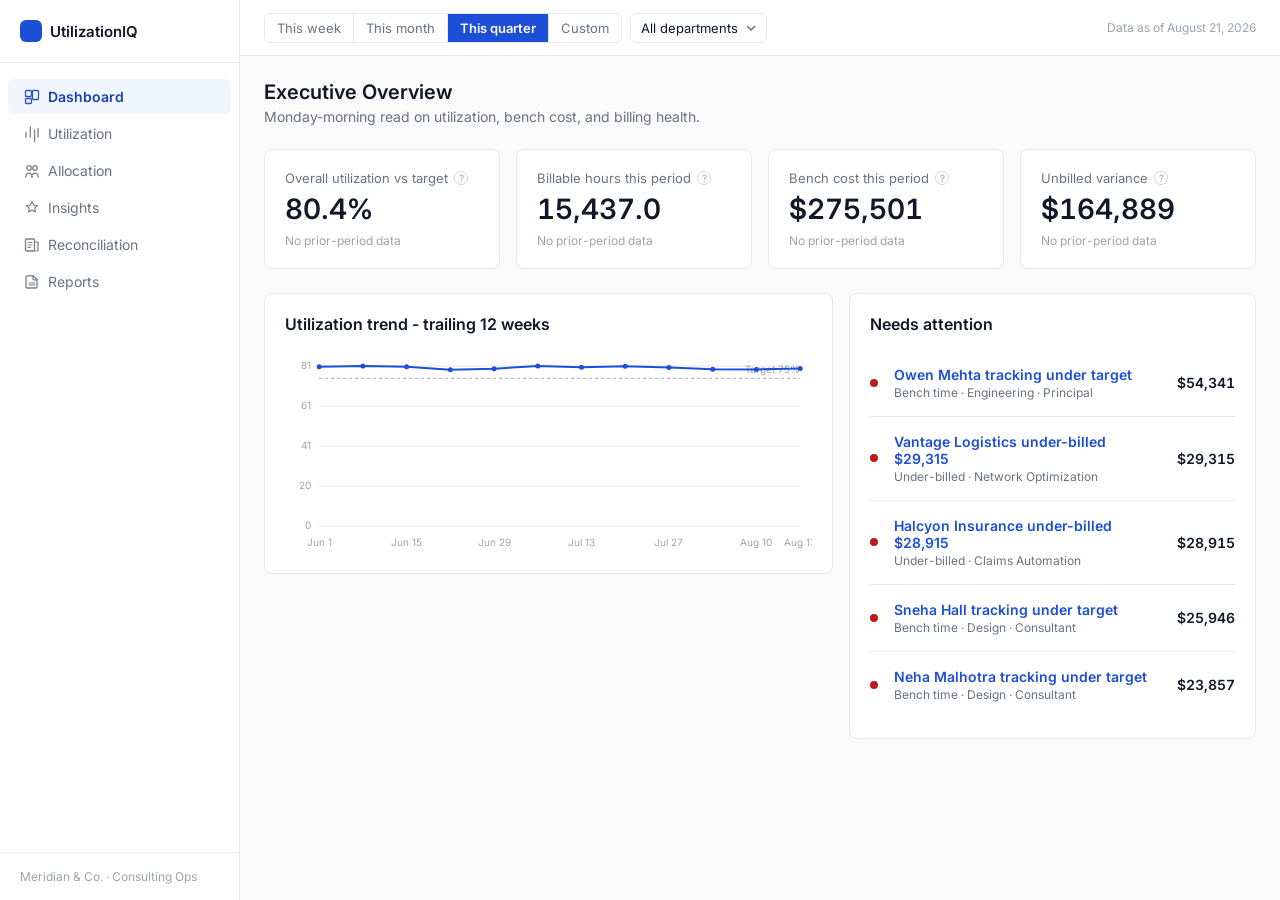
==== web/index.html @ 4f45afd5 "Build UtilizationIQ website - full 6-screen design, no framework Static, hand-rolled HTML/CSS/JS imp" ====
<!doctype html>
<html lang="en">
<head>
<meta charset="utf-8" />
<meta name="viewport" content="width=device-width, initial-scale=1" />
<title>Executive Overview · UtilizationIQ</title>
<meta name="description" content="UtilizationIQ - operations dashboard for consulting resource utilization, allocation, and billing reconciliation." />
<link rel="icon" href="data:image/svg+xml,%3Csvg xmlns='http://www.w3.org/2000/svg' viewBox='0 0 16 16'%3E%3Crect width='16' height='16' rx='4' fill='%231d4ed8'/%3E%3C/svg%3E" />
<link rel="preconnect" href="https://fonts.googleapis.com" />
<link rel="preconnect" href="https://fonts.gstatic.com" crossorigin />
<link href="https://fonts.googleapis.com/css2?family=Inter:wght@400;600&display=swap" rel="stylesheet" />
<link rel="stylesheet" href="assets/css/styles.css" />
</head>
<body data-page="overview">
<div class="app-shell">
  <div id="sidenav"></div>
  <div class="main">
    <div id="topbar"></div>
    <div class="content">
      <div class="page-header">
        <div>
          <h1 class="page-title">Executive Overview</h1>
          <p class="page-subtitle">Monday-morning read on utilization, bench cost, and billing health.</p>
        </div>
      </div>

      <div class="kpi-grid" id="kpi-grid">
        <div class="kpi-card"><div class="skeleton" style="height:64px;"></div></div>
        <div class="kpi-card"><div class="skeleton" style="height:64px;"></div></div>
        <div class="kpi-card"><div class="skeleton" style="height:64px;"></div></div>
        <div class="kpi-card"><div class="skeleton" style="height:64px;"></div></div>
      </div>

      <div class="grid-2">
        <div class="card">
          <h2 class="card__title">Utilization trend - trailing 12 weeks</h2>
          <div id="trend-chart"><div class="skeleton" style="height:200px;"></div></div>
        </div>
        <div class="card">
          <h2 class="card__title">Needs attention</h2>
          <ul class="attention-list" id="attention-list">
            <li><div class="skeleton" style="height:40px; width:100%;"></div></li>
            <li><div class="skeleton" style="height:40px; width:100%;"></div></li>
            <li><div class="skeleton" style="height:40px; width:100%;"></div></li>
          </ul>
        </div>
      </div>
    </div>
  </div>
</div>

<script src="assets/js/iq-data.js"></script>
<script src="assets/js/iq-charts.js"></script>
<script src="assets/js/iq-table.js"></script>
<script src="assets/js/iq-findings.js"></script>
<script src="assets/js/iq-shell.js"></script>
<script src="assets/js/page-overview.js"></script>
</body>
</html>
---- web/assets/css/styles.css ----
/* UtilizationIQ design system - light theme
   Reference: Stripe Dashboard / Linear / Mercury / Retool. Calm, dense, editorial. */

:root {
  --color-bg: #fafafa;
  --color-surface: #ffffff;
  --color-surface-raised: #ffffff;
  --color-border: #e5e7eb;
  --color-border-strong: #d1d5db;

  --color-text-primary: #111827;
  --color-text-secondary: #6b7280;
  --color-text-tertiary: #9ca3af;

  --color-accent: #1d4ed8;
  --color-accent-hover: #1e40af;
  --color-accent-soft: #eff6ff;

  --color-green: #15803d;
  --color-green-soft: #f0fdf4;
  --color-amber: #b45309;
  --color-amber-soft: #fffbeb;
  --color-red: #b91c1c;
  --color-red-soft: #fef2f2;

  --font-sans: "Inter", -apple-system, BlinkMacSystemFont, "Segoe UI", sans-serif;

  --text-page-title: 20px;
  --text-section-title: 16px;
  --text-body: 14px;
  --text-cell: 13px;
  --text-micro: 12px;

  --space-1: 4px;
  --space-2: 8px;
  --space-3: 16px;
  --space-4: 20px;
  --space-5: 24px;
  --space-6: 32px;

  --radius: 8px;
  --radius-sm: 6px;

  --nav-width: 240px;
  --topbar-height: 56px;

  --shadow-menu: 0 4px 16px rgba(17, 24, 39, 0.08), 0 1px 2px rgba(17, 24, 39, 0.04);
}

* {
  box-sizing: border-box;
}

html, body {
  margin: 0;
  padding: 0;
}

body {
  font-family: var(--font-sans);
  font-size: var(--text-body);
  font-weight: 400;
  color: var(--color-text-primary);
  background: var(--color-bg);
  -webkit-font-smoothing: antialiased;
}

.tabular {
  font-variant-numeric: tabular-nums;
}

a {
  color: var(--color-accent);
  text-decoration: none;
}
a:hover {
  text-decoration: underline;
}

/* ---------------------------------------------------------------- shell */

.app-shell {
  display: flex;
  min-height: 100vh;
}

.sidenav {
  width: var(--nav-width);
  flex-shrink: 0;
  background: var(--color-surface);
  border-right: 1px solid var(--color-border);
  display: flex;
  flex-direction: column;
  position: fixed;
  top: 0;
  left: 0;
  bottom: 0;
}

.sidenav__brand {
  display: flex;
  align-items: center;
  gap: var(--space-2);
  padding: var(--space-4) var(--space-4);
  font-weight: 600;
  font-size: 15px;
  border-bottom: 1px solid var(--color-border);
}

.sidenav__mark {
  width: 22px;
  height: 22px;
  border-radius: 6px;
  background: var(--color-accent);
  flex-shrink: 0;
}

.sidenav__nav {
  padding: var(--space-3) var(--space-2);
  display: flex;
  flex-direction: column;
  gap: 2px;
}

.sidenav__link {
  display: flex;
  align-items: center;
  gap: var(--space-2);
  padding: 9px var(--space-3);
  border-radius: var(--radius-sm);
  color: var(--color-text-secondary);
  font-weight: 400;
  font-size: var(--text-body);
}
.sidenav__link:hover {
  background: var(--color-bg);
  text-decoration: none;
  color: var(--color-text-primary);
}
.sidenav__link.is-active {
  background: var(--color-accent-soft);
  color: var(--color-accent-hover);
  font-weight: 600;
}
.sidenav__icon {
  width: 16px;
  height: 16px;
  flex-shrink: 0;
  opacity: 0.9;
}

.sidenav__footer {
  margin-top: auto;
  padding: var(--space-3) var(--space-4);
  border-top: 1px solid var(--color-border);
  font-size: var(--text-micro);
  color: var(--color-text-tertiary);
}

.main {
  margin-left: var(--nav-width);
  flex: 1;
  min-width: 0;
  display: flex;
  flex-direction: column;
}

.topbar {
  height: var(--topbar-height);
  border-bottom: 1px solid var(--color-border);
  background: var(--color-surface);
  display: flex;
  align-items: center;
  justify-content: space-between;
  padding: 0 var(--space-5);
  position: sticky;
  top: 0;
  z-index: 20;
  gap: var(--space-3);
}

.topbar__filters {
  display: flex;
  align-items: center;
  gap: var(--space-2);
}

.segmented {
  display: inline-flex;
  border: 1px solid var(--color-border);
  border-radius: var(--radius-sm);
  overflow: hidden;
}
.segmented button {
  border: none;
  background: var(--color-surface);
  color: var(--color-text-secondary);
  font-family: inherit;
  font-size: var(--text-cell);
  padding: 6px 12px;
  cursor: pointer;
  border-right: 1px solid var(--color-border);
}
.segmented button:last-child {
  border-right: none;
}
.segmented button:hover {
  background: var(--color-bg);
}
.segmented button.is-active {
  background: var(--color-accent);
  color: #fff;
  font-weight: 600;
}

.select {
  border: 1px solid var(--color-border);
  border-radius: var(--radius-sm);
  background: var(--color-surface);
  font-family: inherit;
  font-size: var(--text-cell);
  color: var(--color-text-primary);
  padding: 6px 28px 6px 10px;
  cursor: pointer;
  appearance: none;
  background-image: url("data:image/svg+xml,%3Csvg xmlns='http://www.w3.org/2000/svg' width='10' height='6'%3E%3Cpath d='M1 1l4 4 4-4' stroke='%236B7280' stroke-width='1.5' fill='none' fill-rule='evenodd'/%3E%3C/svg%3E");
  background-repeat: no-repeat;
  background-position: right 10px center;
}

.clear-filters {
  font-size: var(--text-micro);
  color: var(--color-accent);
  background: none;
  border: none;
  cursor: pointer;
  padding: 4px 6px;
  display: none;
  font-family: inherit;
}
.clear-filters.is-visible {
  display: inline-block;
}

.content {
  padding: var(--space-5);
  flex: 1;
}

.page-header {
  display: flex;
  align-items: baseline;
  justify-content: space-between;
  margin-bottom: var(--space-5);
  gap: var(--space-3);
}

.page-title {
  font-size: var(--text-page-title);
  font-weight: 600;
  margin: 0;
}

.page-subtitle {
  color: var(--color-text-secondary);
  font-size: var(--text-body);
  margin: 4px 0 0;
}

/* ---------------------------------------------------------------- cards */

.card {
  background: var(--color-surface);
  border: 1px solid var(--color-border);
  border-radius: var(--radius);
  padding: var(--space-4);
}

.card__title {
  font-size: var(--text-section-title);
  font-weight: 600;
  margin: 0 0 var(--space-3);
}

.kpi-grid {
  display: grid;
  grid-template-columns: repeat(4, 1fr);
  gap: var(--space-3);
  margin-bottom: var(--space-5);
}

.kpi-card {
  background: var(--color-surface);
  border: 1px solid var(--color-border);
  border-radius: var(--radius);
  padding: var(--space-4);
  position: relative;
}

.kpi-card__label {
  display: flex;
  align-items: center;
  gap: 6px;
  font-size: var(--text-cell);
  color: var(--color-text-secondary);
  margin-bottom: var(--space-2);
}

.kpi-card__help {
  width: 14px;
  height: 14px;
  border-radius: 50%;
  border: 1px solid var(--color-border-strong);
  color: var(--color-text-tertiary);
  font-size: 10px;
  display: inline-flex;
  align-items: center;
  justify-content: center;
  cursor: default;
  flex-shrink: 0;
}

.kpi-card__value {
  font-size: 28px;
  font-weight: 600;
  line-height: 1.1;
}

.kpi-card__delta {
  margin-top: var(--space-2);
  font-size: var(--text-micro);
  display: flex;
  align-items: center;
  gap: 4px;
}

.delta-up { color: var(--color-green); }
.delta-down { color: var(--color-red); }
.delta-flat { color: var(--color-text-tertiary); }

.grid-2 {
  display: grid;
  grid-template-columns: 1.4fr 1fr;
  gap: var(--space-3);
  align-items: start;
}

/* ---------------------------------------------------------------- tables */

.table-wrap {
  overflow-x: auto;
}

table.data-table {
  width: 100%;
  border-collapse: collapse;
  font-size: var(--text-cell);
}

.data-table thead th {
  text-align: left;
  font-size: var(--text-micro);
  text-transform: uppercase;
  letter-spacing: 0.03em;
  color: var(--color-text-secondary);
  font-weight: 600;
  padding: var(--space-2) var(--space-3);
  border-bottom: 1px solid var(--color-border);
  white-space: nowrap;
  cursor: pointer;
  user-select: none;
}
.data-table thead th:hover {
  color: var(--color-text-primary);
}
.data-table thead th.is-sorted::after {
  content: " " attr(data-dir);
  color: var(--color-accent);
}
.data-table thead th.is-num,
.data-table td.is-num {
  text-align: right;
}

.data-table tbody tr {
  border-bottom: 1px solid var(--color-border);
  height: 38px;
}
.data-table tbody tr:hover {
  background: var(--color-bg);
}
.data-table tbody tr:last-child {
  border-bottom: none;
}
.data-table td {
  padding: var(--space-2) var(--space-3);
  vertical-align: middle;
}
.data-table tbody tr:focus-visible,
.data-table tbody tr[tabindex]:focus {
  outline: 2px solid var(--color-accent);
  outline-offset: -2px;
}

.row-expandable {
  cursor: pointer;
}
.row-detail td {
  background: var(--color-bg);
  padding: var(--space-3) var(--space-4);
}
.row-detail {
  display: none;
}
.row-detail.is-open {
  display: table-row;
}

/* status pills */
.status {
  display: inline-flex;
  align-items: center;
  gap: 5px;
  font-size: var(--text-micro);
  font-weight: 600;
  padding: 2px 0;
}
.status::before {
  content: "";
  width: 6px;
  height: 6px;
  border-radius: 50%;
  flex-shrink: 0;
}
.status--good { color: var(--color-green); }
.status--good::before { background: var(--color-green); }
.status--risk { color: var(--color-amber); }
.status--risk::before { background: var(--color-amber); }
.status--critical { color: var(--color-red); }
.status--critical::before { background: var(--color-red); }
.status--neutral { color: var(--color-text-secondary); }
.status--neutral::before { background: var(--color-text-tertiary); }

/* inline billable/non-billable split bar */
.split-bar {
  width: 84px;
  height: 6px;
  border-radius: 3px;
  background: var(--color-border);
  overflow: hidden;
  display: inline-block;
  vertical-align: middle;
}
.split-bar__fill {
  height: 100%;
  background: var(--color-accent);
}

/* ---------------------------------------------------------------- misc */

.pill {
  display: inline-block;
  font-size: var(--text-micro);
  font-weight: 600;
  padding: 2px 8px;
  border-radius: 999px;
}
.pill--over { background: var(--color-red-soft); color: var(--color-red); }
.pill--under { background: var(--color-amber-soft); color: var(--color-amber); }
.pill--ok { background: var(--color-green-soft); color: var(--color-green); }

.btn {
  font-family: inherit;
  font-size: var(--text-cell);
  font-weight: 600;
  padding: 8px 14px;
  border-radius: var(--radius-sm);
  cursor: pointer;
  border: 1px solid transparent;
  display: inline-flex;
  align-items: center;
  gap: 6px;
}
.btn--primary {
  background: var(--color-accent);
  color: #fff;
}
.btn--primary:hover { background: var(--color-accent-hover); }
.btn--secondary {
  background: var(--color-surface);
  border-color: var(--color-border-strong);
  color: var(--color-text-primary);
}
.btn--secondary:hover { background: var(--color-bg); }
.btn--tertiary {
  background: none;
  border-color: transparent;
  color: var(--color-accent);
  padding-left: 4px;
  padding-right: 4px;
}

.empty-state {
  text-align: center;
  padding: var(--space-6) var(--space-4);
  color: var(--color-text-secondary);
}
.empty-state__icon {
  width: 36px;
  height: 36px;
  margin: 0 auto var(--space-3);
  color: var(--color-green);
}
.empty-state__title {
  font-weight: 600;
  color: var(--color-text-primary);
  margin-bottom: 4px;
}

.attention-list {
  list-style: none;
  margin: 0;
  padding: 0;
  display: flex;
  flex-direction: column;
}
.attention-list li {
  padding: var(--space-3) 0;
  border-bottom: 1px solid var(--color-border);
  display: flex;
  align-items: center;
  gap: var(--space-3);
}
.attention-list li:last-child { border-bottom: none; }
.attention-list__dot {
  width: 8px;
  height: 8px;
  border-radius: 50%;
  flex-shrink: 0;
}
.attention-list__body { flex: 1; min-width: 0; }
.attention-list__title { font-weight: 600; font-size: var(--text-body); }
.attention-list__meta { color: var(--color-text-secondary); font-size: var(--text-micro); margin-top: 2px; }
.attention-list__value { font-weight: 600; white-space: nowrap; }

/* skeleton loading */
.skeleton {
  background: linear-gradient(90deg, #eee 25%, #f5f5f5 37%, #eee 63%);
  background-size: 400% 100%;
  animation: skeleton-loading 1.4s ease infinite;
  border-radius: var(--radius-sm);
}
@keyframes skeleton-loading {
  0% { background-position: 100% 50%; }
  100% { background-position: 0 50%; }
}

.section-gap {
  height: var(--space-5);
}

.field-group {
  display: flex;
  flex-direction: column;
  gap: 4px;
  margin-bottom: var(--space-3);
}
.field-group label {
  font-size: var(--text-cell);
  font-weight: 600;
  color: var(--color-text-secondary);
}
.checkbox-row {
  display: flex;
  align-items: center;
  gap: 8px;
  font-size: var(--text-cell);
  padding: 4px 0;
}

.form-card {
  display: grid;
  grid-template-columns: repeat(3, 1fr);
  gap: var(--space-4);
}

.totals-row td {
  font-weight: 600;
  border-top: 1px solid var(--color-border-strong);
  background: var(--color-bg);
}

.svg-chart text {
  font-family: var(--font-sans);
  fill: var(--color-text-tertiary);
  font-size: 10px;
}
.svg-chart .axis-line { stroke: var(--color-border); stroke-width: 1; }
.svg-chart .target-line { stroke: var(--color-text-tertiary); stroke-width: 1; stroke-dasharray: 3 3; }
.svg-chart .series-line { stroke: var(--color-accent); stroke-width: 2; fill: none; }
.svg-chart .series-dot { fill: var(--color-accent); }
.svg-chart .bar { fill: var(--color-accent); }
.svg-chart .bar-track { fill: var(--color-border); }

@media (max-width: 1100px) {
  .kpi-grid { grid-template-columns: repeat(2, 1fr); }
  .grid-2 { grid-template-columns: 1fr; }
  .form-card { grid-template-columns: 1fr 1fr; }
}
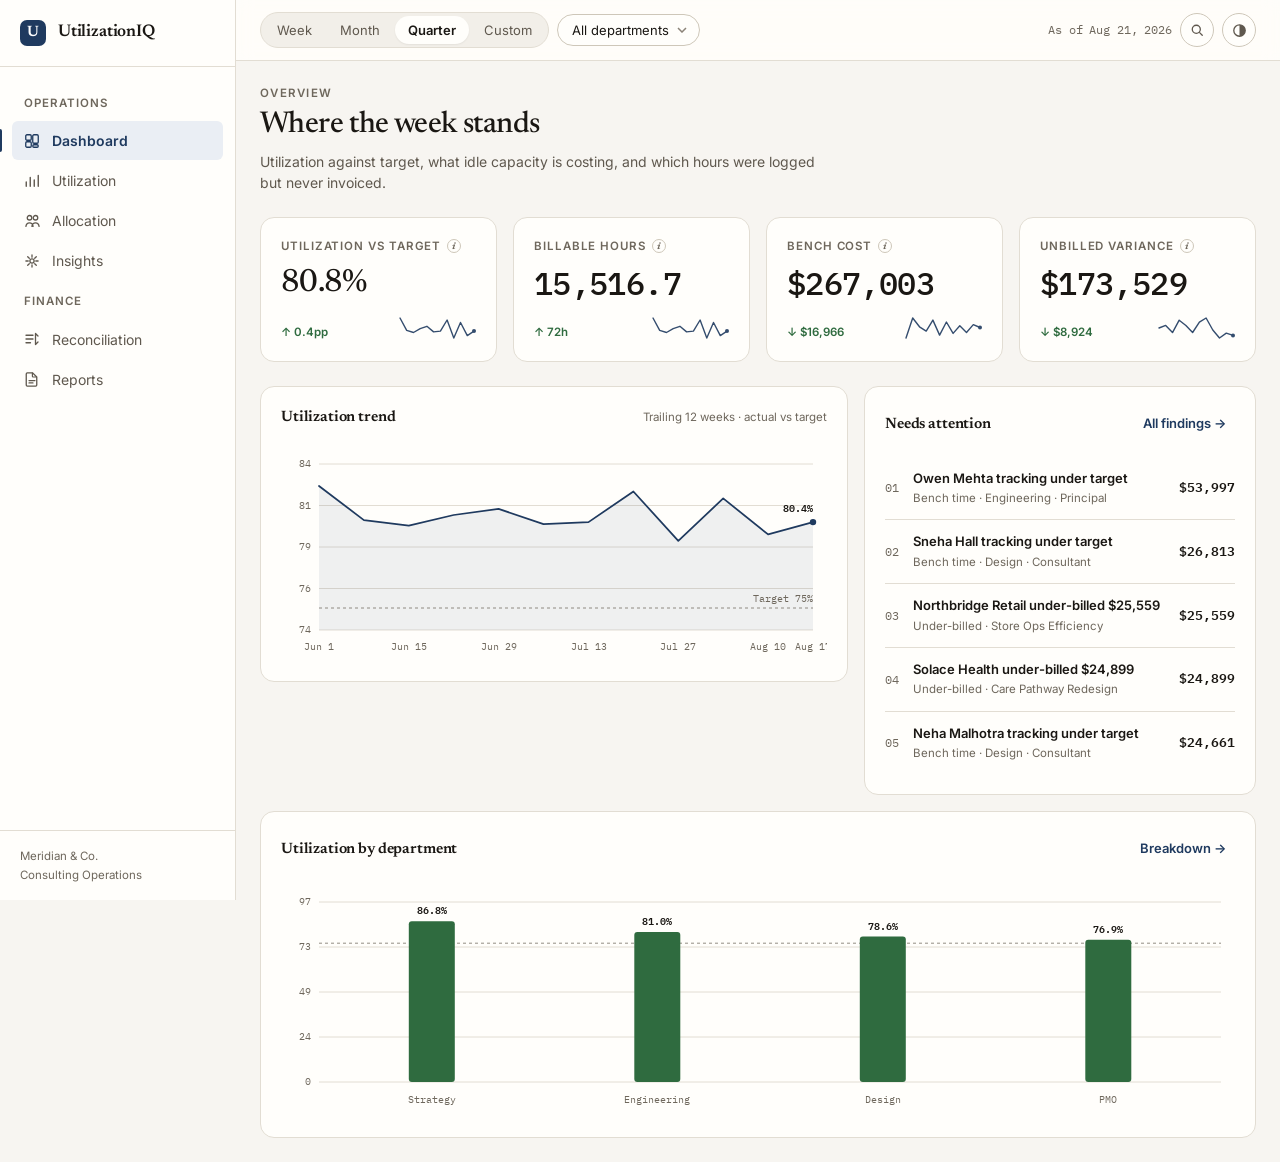
==== commit b0106d28: "Fix site breaking off-server; rebuild design with dual themes The pages did not work when opened dir" ====
--- a/web/index.html
+++ b/web/index.html
@@ -4,51 +4,81 @@
 <meta charset="utf-8" />
 <meta name="viewport" content="width=device-width, initial-scale=1" />
 <title>Executive Overview · UtilizationIQ</title>
-<meta name="description" content="UtilizationIQ - operations dashboard for consulting resource utilization, allocation, and billing reconciliation." />
-<link rel="icon" href="data:image/svg+xml,%3Csvg xmlns='http://www.w3.org/2000/svg' viewBox='0 0 16 16'%3E%3Crect width='16' height='16' rx='4' fill='%231d4ed8'/%3E%3C/svg%3E" />
+<meta name="description" content="Consulting operations dashboard: resource utilization, bench cost, allocation health, and billing reconciliation in one validated view." />
+<meta name="color-scheme" content="light dark" />
+<link rel="icon" href="data:image/svg+xml,%3Csvg xmlns='http://www.w3.org/2000/svg' viewBox='0 0 32 32'%3E%3Crect width='32' height='32' rx='7' fill='%231f3a5f'/%3E%3Ctext x='16' y='23' font-family='Georgia,serif' font-size='19' fill='%23fff' text-anchor='middle'%3EU%3C/text%3E%3C/svg%3E" />
+<script>
+  /* Set the theme before first paint so there is no flash of the wrong one. */
+  (function () {
+    try {
+      var t = localStorage.getItem("iq.theme.v1");
+      if (t === "light" || t === "dark") document.documentElement.setAttribute("data-theme", t);
+    } catch (e) {}
+  })();
+</script>
 <link rel="preconnect" href="https://fonts.googleapis.com" />
 <link rel="preconnect" href="https://fonts.gstatic.com" crossorigin />
-<link href="https://fonts.googleapis.com/css2?family=Inter:wght@400;600&display=swap" rel="stylesheet" />
+<link href="https://fonts.googleapis.com/css2?family=Inter:wght@400;500;600&family=Newsreader:opsz,wght@6..72,400;6..72,500;6..72,600&family=IBM+Plex+Mono:wght@400;500;600&display=swap" rel="stylesheet" />
 <link rel="stylesheet" href="assets/css/styles.css" />
 </head>
-<body data-page="overview">
-<div class="app-shell">
-  <div id="sidenav"></div>
+<body>
+<a class="skip-link" href="#main">Skip to content</a>
+<div class="app">
+  <aside id="nav"></aside>
   <div class="main">
-    <div id="topbar"></div>
-    <div class="content">
-      <div class="page-header">
+    <header id="topbar"></header>
+    <main class="content" id="main">
+      <div class="page-head">
         <div>
-          <h1 class="page-title">Executive Overview</h1>
-          <p class="page-subtitle">Monday-morning read on utilization, bench cost, and billing health.</p>
+          <div class="page-eyebrow">Overview</div>
+          <h1 class="page-title">Where the week stands</h1>
+          <p class="page-sub">Utilization against target, what idle capacity is costing, and which hours were logged but never invoiced.</p>
         </div>
       </div>
 
-      <div class="kpi-grid" id="kpi-grid">
-        <div class="kpi-card"><div class="skeleton" style="height:64px;"></div></div>
-        <div class="kpi-card"><div class="skeleton" style="height:64px;"></div></div>
-        <div class="kpi-card"><div class="skeleton" style="height:64px;"></div></div>
-        <div class="kpi-card"><div class="skeleton" style="height:64px;"></div></div>
+      <section class="kpi-row" id="kpis" aria-label="Key metrics">
+        <div class="kpi"><div class="sk" style="height:78px"></div></div>
+        <div class="kpi"><div class="sk" style="height:78px"></div></div>
+        <div class="kpi"><div class="sk" style="height:78px"></div></div>
+        <div class="kpi"><div class="sk" style="height:78px"></div></div>
+      </section>
+
+      <div class="grid-split">
+        <section class="card">
+          <div class="card__head">
+            <h2 class="card__title">Utilization trend</h2>
+            <span class="card__note">Trailing 12 weeks · actual vs target</span>
+          </div>
+          <div id="trend"><div class="sk" style="height:210px"></div></div>
+        </section>
+
+        <section class="card">
+          <div class="card__head">
+            <h2 class="card__title">Needs attention</h2>
+            <a class="btn btn--text" href="insights.html">All findings →</a>
+          </div>
+          <ul class="attn" id="attn">
+            <li><div class="sk" style="height:38px; width:100%"></div></li>
+            <li><div class="sk" style="height:38px; width:100%"></div></li>
+            <li><div class="sk" style="height:38px; width:100%"></div></li>
+          </ul>
+        </section>
       </div>
 
-      <div class="grid-2">
-        <div class="card">
-          <h2 class="card__title">Utilization trend - trailing 12 weeks</h2>
-          <div id="trend-chart"><div class="skeleton" style="height:200px;"></div></div>
+      <div style="height:16px"></div>
+
+      <section class="card">
+        <div class="card__head">
+          <h2 class="card__title">Utilization by department</h2>
+          <a class="btn btn--text" href="utilization.html">Breakdown →</a>
         </div>
-        <div class="card">
-          <h2 class="card__title">Needs attention</h2>
-          <ul class="attention-list" id="attention-list">
-            <li><div class="skeleton" style="height:40px; width:100%;"></div></li>
-            <li><div class="skeleton" style="height:40px; width:100%;"></div></li>
-            <li><div class="skeleton" style="height:40px; width:100%;"></div></li>
-          </ul>
-        </div>
-      </div>
-    </div>
+        <div id="dept-chart"><div class="sk" style="height:230px"></div></div>
+      </section>
+    </main>
   </div>
 </div>
 
+<script src="assets/data/seed-data.js"></script>
 <script src="assets/js/iq-data.js"></script>
 <script src="assets/js/iq-charts.js"></script>
 <script src="assets/js/iq-table.js"></script>
--- a/web/assets/css/styles.css
+++ b/web/assets/css/styles.css
@@ -1,164 +1,299 @@
-/* UtilizationIQ design system - light theme
-   Reference: Stripe Dashboard / Linear / Mercury / Retool. Calm, dense, editorial. */
+/* ============================================================================
+   UtilizationIQ design system
+
+   Direction: "the ledger" - an editorial financial instrument, not a SaaS
+   landing page. Three deliberate typographic voices:
+     - Newsreader (serif) ....... page titles + headline figures. Gives the
+                                  numbers authority; almost nothing else in
+                                  the dashboard category does this.
+     - Inter .................... interface text, labels, controls.
+     - IBM Plex Mono ............ every numeric cell in every table, so
+                                  columns align optically like a ledger.
+
+   Palette is warm-neutral on purpose (bone/paper in light, warm charcoal in
+   dark) rather than the usual cold grays, with a desaturated ink-navy accent.
+   Green/amber/red are reserved exclusively for data status - never chrome.
+   ========================================================================= */
+
+/* ------------------------------------------------------------ tokens: light */
 
 :root {
-  --color-bg: #fafafa;
-  --color-surface: #ffffff;
-  --color-surface-raised: #ffffff;
-  --color-border: #e5e7eb;
-  --color-border-strong: #d1d5db;
-
-  --color-text-primary: #111827;
-  --color-text-secondary: #6b7280;
-  --color-text-tertiary: #9ca3af;
-
-  --color-accent: #1d4ed8;
-  --color-accent-hover: #1e40af;
-  --color-accent-soft: #eff6ff;
-
-  --color-green: #15803d;
-  --color-green-soft: #f0fdf4;
-  --color-amber: #b45309;
-  --color-amber-soft: #fffbeb;
-  --color-red: #b91c1c;
-  --color-red-soft: #fef2f2;
-
-  --font-sans: "Inter", -apple-system, BlinkMacSystemFont, "Segoe UI", sans-serif;
-
-  --text-page-title: 20px;
-  --text-section-title: 16px;
-  --text-body: 14px;
-  --text-cell: 13px;
-  --text-micro: 12px;
-
-  --space-1: 4px;
-  --space-2: 8px;
-  --space-3: 16px;
-  --space-4: 20px;
-  --space-5: 24px;
-  --space-6: 32px;
-
-  --radius: 8px;
-  --radius-sm: 6px;
-
-  --nav-width: 240px;
-  --topbar-height: 56px;
-
-  --shadow-menu: 0 4px 16px rgba(17, 24, 39, 0.08), 0 1px 2px rgba(17, 24, 39, 0.04);
-}
-
-* {
-  box-sizing: border-box;
-}
-
-html, body {
-  margin: 0;
-  padding: 0;
-}
+  color-scheme: light;
+
+  --paper:            #f7f5f1;
+  --surface:          #fffefb;
+  --surface-sunken:   #f2efe9;
+  --surface-hover:    #f4f1ec;
+
+  --line:             #e2ddd3;
+  --line-strong:      #cec7b9;
+
+  --ink:              #1a1713;
+  --ink-secondary:    #5f584e;
+  --ink-tertiary:     #6e675c;
+
+  --accent:           #1f3a5f;
+  --accent-hover:     #16293f;
+  --accent-contrast:  #ffffff;
+  --accent-wash:      #eaeef4;
+  --accent-line:      #c2cddc;
+
+  --good:             #2f6b3f;
+  --good-wash:        #e8f0e9;
+  --warn:             #8a5a12;
+  --warn-wash:        #f6efe1;
+  --bad:              #9b2c2c;
+  --bad-wash:         #f7e9e8;
+
+  --focus:            #1f3a5f;
+
+  --shadow-pop: 0 8px 28px -8px rgba(26, 23, 19, 0.18), 0 2px 6px -2px rgba(26, 23, 19, 0.1);
+
+  /* type */
+  --font-ui: "Inter", -apple-system, BlinkMacSystemFont, "Segoe UI", sans-serif;
+  --font-display: "Newsreader", "Iowan Old Style", Georgia, serif;
+  --font-mono: "IBM Plex Mono", ui-monospace, "SF Mono", Menlo, monospace;
+
+  --t-display: 30px;
+  --t-title: 21px;
+  --t-section: 15px;
+  --t-body: 14px;
+  --t-cell: 13px;
+  --t-micro: 11.5px;
+
+  /* space - 8px grid */
+  --s1: 4px;
+  --s2: 8px;
+  --s3: 12px;
+  --s4: 16px;
+  --s5: 20px;
+  --s6: 24px;
+  --s7: 32px;
+  --s8: 48px;
+
+  --r-sm: 6px;
+  --r-md: 10px;
+  --r-lg: 14px;
+  --r-pill: 999px;
+
+  --nav-w: 236px;
+  --topbar-h: 60px;
+}
+
+/* ------------------------------------------------------------- tokens: dark */
+
+:root[data-theme="dark"] {
+  color-scheme: dark;
+
+  --paper:            #14120f;
+  --surface:          #1b1815;
+  --surface-sunken:   #100e0c;
+  --surface-hover:    #232019;
+
+  --line:             #2f2b25;
+  --line-strong:      #443e35;
+
+  --ink:              #f2ede4;
+  --ink-secondary:    #a89f92;
+  --ink-tertiary:     #9a9184;
+
+  --accent:           #9db8dc;
+  --accent-hover:     #b9cce7;
+  --accent-contrast:  #14120f;
+  --accent-wash:      #1e2733;
+  --accent-line:      #33455c;
+
+  --good:             #7fbf8c;
+  --good-wash:        #1a2a1e;
+  --warn:             #d9a441;
+  --warn-wash:        #2c2314;
+  --bad:              #e08585;
+  --bad-wash:         #2e1a1a;
+
+  --focus:            #9db8dc;
+
+  --shadow-pop: 0 10px 34px -10px rgba(0, 0, 0, 0.7), 0 2px 8px -2px rgba(0, 0, 0, 0.5);
+}
+
+@media (prefers-color-scheme: dark) {
+  :root:not([data-theme="light"]) {
+    color-scheme: dark;
+
+    --paper:            #14120f;
+    --surface:          #1b1815;
+    --surface-sunken:   #100e0c;
+    --surface-hover:    #232019;
+
+    --line:             #2f2b25;
+    --line-strong:      #443e35;
+
+    --ink:              #f2ede4;
+    --ink-secondary:    #a89f92;
+    --ink-tertiary:     #9a9184;
+
+    --accent:           #9db8dc;
+    --accent-hover:     #b9cce7;
+    --accent-contrast:  #14120f;
+    --accent-wash:      #1e2733;
+    --accent-line:      #33455c;
+
+    --good:             #7fbf8c;
+    --good-wash:        #1a2a1e;
+    --warn:             #d9a441;
+    --warn-wash:        #2c2314;
+    --bad:              #e08585;
+    --bad-wash:         #2e1a1a;
+
+    --focus:            #9db8dc;
+
+    --shadow-pop: 0 10px 34px -10px rgba(0, 0, 0, 0.7), 0 2px 8px -2px rgba(0, 0, 0, 0.5);
+  }
+}
+
+/* ----------------------------------------------------------------- reset */
+
+*, *::before, *::after { box-sizing: border-box; }
+
+html, body { margin: 0; padding: 0; }
 
 body {
-  font-family: var(--font-sans);
-  font-size: var(--text-body);
-  font-weight: 400;
-  color: var(--color-text-primary);
-  background: var(--color-bg);
+  font-family: var(--font-ui);
+  font-size: var(--t-body);
+  line-height: 1.5;
+  color: var(--ink);
+  background: var(--paper);
   -webkit-font-smoothing: antialiased;
-}
-
-.tabular {
+  text-rendering: optimizeLegibility;
+}
+
+a { color: inherit; text-decoration: none; }
+
+:focus-visible {
+  outline: 2px solid var(--focus);
+  outline-offset: 2px;
+  border-radius: 3px;
+}
+
+.num {
+  font-family: var(--font-mono);
   font-variant-numeric: tabular-nums;
-}
-
-a {
-  color: var(--color-accent);
-  text-decoration: none;
-}
-a:hover {
-  text-decoration: underline;
-}
-
-/* ---------------------------------------------------------------- shell */
-
-.app-shell {
-  display: flex;
-  min-height: 100vh;
-}
-
-.sidenav {
-  width: var(--nav-width);
+  font-feature-settings: "tnum" 1;
+  letter-spacing: -0.02em;
+}
+
+.skip-link {
+  position: absolute;
+  left: -9999px;
+  top: var(--s2);
+  background: var(--accent);
+  color: var(--accent-contrast);
+  padding: var(--s2) var(--s4);
+  border-radius: var(--r-pill);
+  z-index: 100;
+  font-weight: 600;
+}
+.skip-link:focus { left: var(--s4); }
+
+/* ------------------------------------------------------------------ shell */
+
+.app { display: flex; min-height: 100vh; }
+
+.nav {
+  width: var(--nav-w);
   flex-shrink: 0;
-  background: var(--color-surface);
-  border-right: 1px solid var(--color-border);
+  background: var(--surface);
+  border-right: 1px solid var(--line);
+  position: fixed;
+  inset: 0 auto 0 0;
   display: flex;
   flex-direction: column;
-  position: fixed;
-  top: 0;
-  left: 0;
-  bottom: 0;
-}
-
-.sidenav__brand {
+  z-index: 40;
+}
+
+.nav__brand {
   display: flex;
   align-items: center;
-  gap: var(--space-2);
-  padding: var(--space-4) var(--space-4);
-  font-weight: 600;
+  gap: var(--s3);
+  padding: var(--s5) var(--s5);
+  border-bottom: 1px solid var(--line);
+}
+
+.nav__mark {
+  width: 26px; height: 26px;
+  border-radius: 7px;
+  background: var(--accent);
+  color: var(--accent-contrast);
+  display: grid;
+  place-items: center;
+  font-family: var(--font-display);
   font-size: 15px;
-  border-bottom: 1px solid var(--color-border);
-}
-
-.sidenav__mark {
-  width: 22px;
-  height: 22px;
-  border-radius: 6px;
-  background: var(--color-accent);
+  font-weight: 600;
   flex-shrink: 0;
 }
 
-.sidenav__nav {
-  padding: var(--space-3) var(--space-2);
+.nav__wordmark {
+  font-family: var(--font-display);
+  font-size: 17px;
+  font-weight: 600;
+  letter-spacing: -0.01em;
+}
+
+.nav__list {
+  padding: var(--s4) var(--s3);
   display: flex;
   flex-direction: column;
-  gap: 2px;
-}
-
-.sidenav__link {
+  gap: 1px;
+  overflow-y: auto;
+}
+
+.nav__label {
+  font-size: var(--t-micro);
+  text-transform: uppercase;
+  letter-spacing: 0.09em;
+  color: var(--ink-tertiary);
+  font-weight: 600;
+  padding: var(--s3) var(--s3) var(--s2);
+}
+
+.nav__link {
   display: flex;
   align-items: center;
-  gap: var(--space-2);
-  padding: 9px var(--space-3);
-  border-radius: var(--radius-sm);
-  color: var(--color-text-secondary);
-  font-weight: 400;
-  font-size: var(--text-body);
-}
-.sidenav__link:hover {
-  background: var(--color-bg);
-  text-decoration: none;
-  color: var(--color-text-primary);
-}
-.sidenav__link.is-active {
-  background: var(--color-accent-soft);
-  color: var(--color-accent-hover);
-  font-weight: 600;
-}
-.sidenav__icon {
-  width: 16px;
-  height: 16px;
-  flex-shrink: 0;
-  opacity: 0.9;
-}
-
-.sidenav__footer {
+  gap: var(--s3);
+  padding: 9px var(--s3);
+  border-radius: var(--r-sm);
+  color: var(--ink-secondary);
+  font-size: var(--t-body);
+  position: relative;
+  transition: background 120ms ease, color 120ms ease;
+}
+.nav__link:hover { background: var(--surface-hover); color: var(--ink); }
+.nav__link.is-active {
+  background: var(--accent-wash);
+  color: var(--accent);
+  font-weight: 600;
+}
+.nav__link.is-active::before {
+  content: "";
+  position: absolute;
+  left: -12px;
+  top: 8px; bottom: 8px;
+  width: 2px;
+  border-radius: 0 2px 2px 0;
+  background: var(--accent);
+}
+.nav__icon { width: 16px; height: 16px; flex-shrink: 0; }
+
+.nav__foot {
   margin-top: auto;
-  padding: var(--space-3) var(--space-4);
-  border-top: 1px solid var(--color-border);
-  font-size: var(--text-micro);
-  color: var(--color-text-tertiary);
+  padding: var(--s4) var(--s5);
+  border-top: 1px solid var(--line);
+  font-size: var(--t-micro);
+  color: var(--ink-tertiary);
+  line-height: 1.6;
 }
 
 .main {
-  margin-left: var(--nav-width);
+  margin-left: var(--nav-w);
   flex: 1;
   min-width: 0;
   display: flex;
@@ -166,444 +301,616 @@
 }
 
 .topbar {
-  height: var(--topbar-height);
-  border-bottom: 1px solid var(--color-border);
-  background: var(--color-surface);
+  min-height: var(--topbar-h);
+  border-bottom: 1px solid var(--line);
+  background: color-mix(in srgb, var(--surface) 88%, transparent);
+  backdrop-filter: saturate(1.4) blur(8px);
   display: flex;
   align-items: center;
   justify-content: space-between;
-  padding: 0 var(--space-5);
+  gap: var(--s4);
+  padding: var(--s3) var(--s6);
   position: sticky;
   top: 0;
-  z-index: 20;
-  gap: var(--space-3);
-}
-
-.topbar__filters {
-  display: flex;
-  align-items: center;
-  gap: var(--space-2);
-}
-
-.segmented {
+  z-index: 30;
+  flex-wrap: wrap;
+}
+
+.topbar__group { display: flex; align-items: center; gap: var(--s2); flex-wrap: wrap; }
+
+.content { padding: var(--s6); flex: 1; max-width: 1600px; width: 100%; }
+
+/* ----------------------------------------------------------- page header */
+
+.page-head {
+  display: flex;
+  align-items: flex-end;
+  justify-content: space-between;
+  gap: var(--s5);
+  margin-bottom: var(--s6);
+  flex-wrap: wrap;
+}
+
+.page-eyebrow {
+  font-size: var(--t-micro);
+  text-transform: uppercase;
+  letter-spacing: 0.11em;
+  font-weight: 600;
+  color: var(--ink-tertiary);
+  margin-bottom: 6px;
+}
+
+.page-title {
+  font-family: var(--font-display);
+  font-size: var(--t-display);
+  font-weight: 500;
+  letter-spacing: -0.02em;
+  line-height: 1.15;
+  margin: 0;
+}
+
+.page-sub {
+  color: var(--ink-secondary);
+  margin: var(--s2) 0 0;
+  max-width: 62ch;
+}
+
+/* ------------------------------------------------------------- controls */
+
+.seg {
   display: inline-flex;
-  border: 1px solid var(--color-border);
-  border-radius: var(--radius-sm);
-  overflow: hidden;
-}
-.segmented button {
+  background: var(--surface-sunken);
+  border: 1px solid var(--line);
+  border-radius: var(--r-pill);
+  padding: 3px;
+  gap: 2px;
+}
+.seg button {
   border: none;
-  background: var(--color-surface);
-  color: var(--color-text-secondary);
+  background: none;
   font-family: inherit;
-  font-size: var(--text-cell);
-  padding: 6px 12px;
+  font-size: var(--t-cell);
+  color: var(--ink-secondary);
+  padding: 6px 13px;
+  border-radius: var(--r-pill);
   cursor: pointer;
-  border-right: 1px solid var(--color-border);
-}
-.segmented button:last-child {
-  border-right: none;
-}
-.segmented button:hover {
-  background: var(--color-bg);
-}
-.segmented button.is-active {
-  background: var(--color-accent);
-  color: #fff;
-  font-weight: 600;
+  white-space: nowrap;
+  transition: background 120ms ease, color 120ms ease;
+}
+.seg button:hover { color: var(--ink); }
+.seg button.is-active {
+  background: var(--surface);
+  color: var(--ink);
+  font-weight: 600;
+  box-shadow: 0 1px 2px rgba(0,0,0,0.06);
 }
 
 .select {
-  border: 1px solid var(--color-border);
-  border-radius: var(--radius-sm);
-  background: var(--color-surface);
   font-family: inherit;
-  font-size: var(--text-cell);
-  color: var(--color-text-primary);
-  padding: 6px 28px 6px 10px;
+  font-size: var(--t-cell);
+  color: var(--ink);
+  background-color: var(--surface);
+  border: 1px solid var(--line-strong);
+  border-radius: var(--r-pill);
+  padding: 7px 30px 7px 14px;
   cursor: pointer;
   appearance: none;
-  background-image: url("data:image/svg+xml,%3Csvg xmlns='http://www.w3.org/2000/svg' width='10' height='6'%3E%3Cpath d='M1 1l4 4 4-4' stroke='%236B7280' stroke-width='1.5' fill='none' fill-rule='evenodd'/%3E%3C/svg%3E");
+  background-image: url("data:image/svg+xml,%3Csvg xmlns='http://www.w3.org/2000/svg' width='10' height='6'%3E%3Cpath d='M1 1l4 4 4-4' stroke='%238b8378' stroke-width='1.5' fill='none'/%3E%3C/svg%3E");
   background-repeat: no-repeat;
-  background-position: right 10px center;
-}
-
-.clear-filters {
-  font-size: var(--text-micro);
-  color: var(--color-accent);
+  background-position: right 12px center;
+  transition: border-color 120ms ease;
+}
+.select:hover { border-color: var(--ink-tertiary); }
+
+.btn {
+  font-family: inherit;
+  font-size: var(--t-cell);
+  font-weight: 600;
+  padding: 8px 16px;
+  border-radius: var(--r-pill);
+  border: 1px solid transparent;
+  cursor: pointer;
+  display: inline-flex;
+  align-items: center;
+  gap: 7px;
+  white-space: nowrap;
+  transition: background 130ms ease, border-color 130ms ease, transform 90ms ease;
+}
+.btn:active { transform: translateY(1px); }
+.btn--primary { background: var(--accent); color: var(--accent-contrast); }
+.btn--primary:hover { background: var(--accent-hover); }
+.btn--ghost {
+  background: var(--surface);
+  border-color: var(--line-strong);
+  color: var(--ink);
+}
+.btn--ghost:hover { background: var(--surface-hover); border-color: var(--ink-tertiary); }
+.btn--text {
+  background: none;
+  color: var(--accent);
+  padding: 6px 8px;
+}
+.btn--text:hover { background: var(--accent-wash); }
+
+.icon-btn {
+  width: 34px; height: 34px;
+  display: grid;
+  place-items: center;
+  border-radius: var(--r-pill);
+  border: 1px solid var(--line-strong);
+  background: var(--surface);
+  color: var(--ink-secondary);
+  cursor: pointer;
+  transition: background 120ms ease, color 120ms ease;
+}
+.icon-btn:hover { background: var(--surface-hover); color: var(--ink); }
+
+.clear-btn {
+  font-family: inherit;
+  font-size: var(--t-micro);
+  font-weight: 600;
+  color: var(--accent);
   background: none;
   border: none;
   cursor: pointer;
-  padding: 4px 6px;
+  padding: 6px 8px;
+  border-radius: var(--r-pill);
   display: none;
-  font-family: inherit;
-}
-.clear-filters.is-visible {
-  display: inline-block;
-}
-
-.content {
-  padding: var(--space-5);
-  flex: 1;
-}
-
-.page-header {
+}
+.clear-btn:hover { background: var(--accent-wash); }
+.clear-btn.is-visible { display: inline-block; }
+
+.stamp {
+  font-size: var(--t-micro);
+  color: var(--ink-tertiary);
+  font-family: var(--font-mono);
+  letter-spacing: -0.01em;
+  white-space: nowrap;
+}
+
+/* ----------------------------------------------------------------- cards */
+
+.card {
+  background: var(--surface);
+  border: 1px solid var(--line);
+  border-radius: var(--r-lg);
+  padding: var(--s5);
+}
+
+.card__head {
   display: flex;
   align-items: baseline;
   justify-content: space-between;
-  margin-bottom: var(--space-5);
-  gap: var(--space-3);
-}
-
-.page-title {
-  font-size: var(--text-page-title);
-  font-weight: 600;
+  gap: var(--s4);
+  margin-bottom: var(--s4);
+}
+
+.card__title {
+  font-family: var(--font-display);
+  font-size: var(--t-section);
+  font-weight: 600;
+  letter-spacing: -0.01em;
   margin: 0;
 }
 
-.page-subtitle {
-  color: var(--color-text-secondary);
-  font-size: var(--text-body);
-  margin: 4px 0 0;
-}
-
-/* ---------------------------------------------------------------- cards */
-
-.card {
-  background: var(--color-surface);
-  border: 1px solid var(--color-border);
-  border-radius: var(--radius);
-  padding: var(--space-4);
-}
-
-.card__title {
-  font-size: var(--text-section-title);
-  font-weight: 600;
-  margin: 0 0 var(--space-3);
-}
-
-.kpi-grid {
+.card__note { font-size: var(--t-micro); color: var(--ink-tertiary); }
+
+.card--flush { padding: 0; overflow: hidden; }
+.card--flush .card__head { padding: var(--s5) var(--s5) 0; margin-bottom: var(--s4); }
+
+/* ------------------------------------------------------------- kpi cards */
+
+.kpi-row {
   display: grid;
   grid-template-columns: repeat(4, 1fr);
-  gap: var(--space-3);
-  margin-bottom: var(--space-5);
-}
-
-.kpi-card {
-  background: var(--color-surface);
-  border: 1px solid var(--color-border);
-  border-radius: var(--radius);
-  padding: var(--space-4);
-  position: relative;
-}
-
-.kpi-card__label {
+  gap: var(--s4);
+  margin-bottom: var(--s6);
+}
+
+.kpi {
+  background: var(--surface);
+  border: 1px solid var(--line);
+  border-radius: var(--r-lg);
+  padding: var(--s5);
+  display: flex;
+  flex-direction: column;
+  gap: var(--s3);
+  min-width: 0;
+}
+
+.kpi__label {
   display: flex;
   align-items: center;
   gap: 6px;
-  font-size: var(--text-cell);
-  color: var(--color-text-secondary);
-  margin-bottom: var(--space-2);
-}
-
-.kpi-card__help {
-  width: 14px;
-  height: 14px;
+  font-size: var(--t-micro);
+  text-transform: uppercase;
+  letter-spacing: 0.08em;
+  font-weight: 600;
+  color: var(--ink-tertiary);
+}
+
+.kpi__info {
+  width: 14px; height: 14px;
   border-radius: 50%;
-  border: 1px solid var(--color-border-strong);
-  color: var(--color-text-tertiary);
-  font-size: 10px;
+  border: 1px solid var(--line-strong);
+  color: var(--ink-tertiary);
+  font-size: 9px;
+  display: grid;
+  place-items: center;
+  cursor: help;
+  flex-shrink: 0;
+  font-family: var(--font-display);
+  font-style: italic;
+  text-transform: none;
+  letter-spacing: 0;
+  line-height: 1;
+}
+
+.kpi__value {
+  font-family: var(--font-display);
+  font-size: 32px;
+  font-weight: 500;
+  line-height: 1;
+  letter-spacing: -0.02em;
+  font-variant-numeric: tabular-nums;
+}
+
+.kpi__foot {
+  display: flex;
+  align-items: flex-end;
+  justify-content: space-between;
+  gap: var(--s3);
+  margin-top: auto;
+}
+
+.kpi__delta {
+  font-size: var(--t-micro);
+  font-weight: 600;
   display: inline-flex;
   align-items: center;
-  justify-content: center;
-  cursor: default;
-  flex-shrink: 0;
-}
-
-.kpi-card__value {
-  font-size: 28px;
-  font-weight: 600;
-  line-height: 1.1;
-}
-
-.kpi-card__delta {
-  margin-top: var(--space-2);
-  font-size: var(--text-micro);
-  display: flex;
-  align-items: center;
   gap: 4px;
 }
-
-.delta-up { color: var(--color-green); }
-.delta-down { color: var(--color-red); }
-.delta-flat { color: var(--color-text-tertiary); }
-
-.grid-2 {
+.delta-up { color: var(--good); }
+.delta-down { color: var(--bad); }
+.delta-flat { color: var(--ink-tertiary); font-weight: 400; }
+
+.kpi__spark { flex-shrink: 0; opacity: 0.9; }
+
+/* ----------------------------------------------------------------- grids */
+
+.grid-split {
   display: grid;
-  grid-template-columns: 1.4fr 1fr;
-  gap: var(--space-3);
+  grid-template-columns: minmax(0, 1.5fr) minmax(0, 1fr);
+  gap: var(--s4);
   align-items: start;
 }
 
+.grid-thirds {
+  display: grid;
+  grid-template-columns: repeat(3, minmax(0, 1fr));
+  gap: var(--s5);
+}
+
 /* ---------------------------------------------------------------- tables */
 
-.table-wrap {
-  overflow-x: auto;
-}
-
-table.data-table {
+.table-scroll { overflow-x: auto; }
+
+table.tbl {
   width: 100%;
   border-collapse: collapse;
-  font-size: var(--text-cell);
-}
-
-.data-table thead th {
+  font-size: var(--t-cell);
+}
+
+.tbl thead th {
   text-align: left;
-  font-size: var(--text-micro);
+  font-size: var(--t-micro);
   text-transform: uppercase;
-  letter-spacing: 0.03em;
-  color: var(--color-text-secondary);
-  font-weight: 600;
-  padding: var(--space-2) var(--space-3);
-  border-bottom: 1px solid var(--color-border);
+  letter-spacing: 0.07em;
+  font-weight: 600;
+  color: var(--ink-tertiary);
+  padding: var(--s3) var(--s4);
+  border-bottom: 1px solid var(--line-strong);
+  background: var(--surface);
   white-space: nowrap;
-  cursor: pointer;
-  user-select: none;
-}
-.data-table thead th:hover {
-  color: var(--color-text-primary);
-}
-.data-table thead th.is-sorted::after {
-  content: " " attr(data-dir);
-  color: var(--color-accent);
-}
-.data-table thead th.is-num,
-.data-table td.is-num {
-  text-align: right;
-}
-
-.data-table tbody tr {
-  border-bottom: 1px solid var(--color-border);
-  height: 38px;
-}
-.data-table tbody tr:hover {
-  background: var(--color-bg);
-}
-.data-table tbody tr:last-child {
-  border-bottom: none;
-}
-.data-table td {
-  padding: var(--space-2) var(--space-3);
+  position: sticky;
+  top: 0;
+  z-index: 2;
+}
+.tbl thead th[data-key] { cursor: pointer; user-select: none; }
+.tbl thead th[data-key]:hover { color: var(--ink); }
+.tbl thead th.is-sorted { color: var(--accent); }
+.tbl thead th .sort-caret { opacity: 0.55; margin-left: 3px; font-size: 9px; }
+
+.tbl th.r, .tbl td.r { text-align: right; }
+
+.tbl tbody tr { border-bottom: 1px solid var(--line); }
+.tbl tbody tr:last-child { border-bottom: none; }
+.tbl tbody tr:hover { background: var(--surface-hover); }
+.tbl td { padding: 10px var(--s4); vertical-align: middle; height: 40px; }
+
+.tbl .group-row td {
+  background: var(--surface-sunken);
+  font-size: var(--t-micro);
+  text-transform: uppercase;
+  letter-spacing: 0.08em;
+  font-weight: 600;
+  color: var(--ink-secondary);
+  height: 34px;
+  padding-top: 6px; padding-bottom: 6px;
+}
+
+.cell-strong { font-weight: 600; }
+.cell-sub { color: var(--ink-tertiary); font-size: var(--t-micro); margin-top: 1px; }
+
+tr.expandable { cursor: pointer; }
+tr.expandable .chev {
+  display: inline-block;
+  width: 0; height: 0;
+  border-left: 4px solid var(--ink-tertiary);
+  border-top: 3.5px solid transparent;
+  border-bottom: 3.5px solid transparent;
+  margin-right: 7px;
+  transition: transform 140ms ease;
   vertical-align: middle;
 }
-.data-table tbody tr:focus-visible,
-.data-table tbody tr[tabindex]:focus {
-  outline: 2px solid var(--color-accent);
-  outline-offset: -2px;
-}
-
-.row-expandable {
-  cursor: pointer;
-}
-.row-detail td {
-  background: var(--color-bg);
-  padding: var(--space-3) var(--space-4);
-}
-.row-detail {
-  display: none;
-}
-.row-detail.is-open {
-  display: table-row;
-}
-
-/* status pills */
+tr.expandable.is-open .chev { transform: rotate(90deg); }
+
+tr.detail { display: none; }
+tr.detail.is-open { display: table-row; }
+tr.detail > td {
+  background: var(--surface-sunken);
+  padding: var(--s5);
+  border-bottom: 1px solid var(--line);
+}
+
+.tbl--nested { font-size: var(--t-micro); }
+.tbl--nested thead th { background: transparent; position: static; border-bottom-color: var(--line); padding: 6px var(--s3); }
+.tbl--nested td { height: 32px; padding: 5px var(--s3); }
+.tbl--nested tbody tr:hover { background: transparent; }
+
+tfoot .total-row td {
+  font-weight: 600;
+  border-top: 2px solid var(--line-strong);
+  background: var(--surface-sunken);
+  height: 42px;
+  padding: 10px var(--s4);
+}
+
+/* --------------------------------------------------------------- status */
+
 .status {
   display: inline-flex;
   align-items: center;
-  gap: 5px;
-  font-size: var(--text-micro);
-  font-weight: 600;
-  padding: 2px 0;
+  gap: 6px;
+  font-size: var(--t-micro);
+  font-weight: 600;
+  white-space: nowrap;
 }
 .status::before {
   content: "";
-  width: 6px;
-  height: 6px;
+  width: 6px; height: 6px;
   border-radius: 50%;
   flex-shrink: 0;
 }
-.status--good { color: var(--color-green); }
-.status--good::before { background: var(--color-green); }
-.status--risk { color: var(--color-amber); }
-.status--risk::before { background: var(--color-amber); }
-.status--critical { color: var(--color-red); }
-.status--critical::before { background: var(--color-red); }
-.status--neutral { color: var(--color-text-secondary); }
-.status--neutral::before { background: var(--color-text-tertiary); }
-
-/* inline billable/non-billable split bar */
-.split-bar {
-  width: 84px;
-  height: 6px;
-  border-radius: 3px;
-  background: var(--color-border);
+.status--good { color: var(--good); }
+.status--good::before { background: var(--good); }
+.status--risk { color: var(--warn); }
+.status--risk::before { background: var(--warn); }
+.status--critical { color: var(--bad); }
+.status--critical::before { background: var(--bad); }
+.status--neutral { color: var(--ink-tertiary); }
+.status--neutral::before { background: var(--ink-tertiary); }
+
+.tag {
+  display: inline-block;
+  font-size: var(--t-micro);
+  font-weight: 600;
+  padding: 2px 9px;
+  border-radius: var(--r-pill);
+  border: 1px solid transparent;
+}
+.tag--bad { background: var(--bad-wash); color: var(--bad); border-color: color-mix(in srgb, var(--bad) 25%, transparent); }
+.tag--warn { background: var(--warn-wash); color: var(--warn); border-color: color-mix(in srgb, var(--warn) 25%, transparent); }
+.tag--good { background: var(--good-wash); color: var(--good); border-color: color-mix(in srgb, var(--good) 25%, transparent); }
+.tag--mute { background: var(--surface-sunken); color: var(--ink-secondary); border-color: var(--line); }
+
+/* split bar in utilization table */
+.split {
+  display: inline-flex;
+  width: 74px; height: 5px;
+  border-radius: var(--r-pill);
   overflow: hidden;
-  display: inline-block;
+  background: var(--line);
   vertical-align: middle;
 }
-.split-bar__fill {
-  height: 100%;
-  background: var(--color-accent);
-}
-
-/* ---------------------------------------------------------------- misc */
-
-.pill {
-  display: inline-block;
-  font-size: var(--text-micro);
-  font-weight: 600;
-  padding: 2px 8px;
-  border-radius: 999px;
-}
-.pill--over { background: var(--color-red-soft); color: var(--color-red); }
-.pill--under { background: var(--color-amber-soft); color: var(--color-amber); }
-.pill--ok { background: var(--color-green-soft); color: var(--color-green); }
-
-.btn {
+.split__b { background: var(--accent); }
+.split__n { background: var(--line-strong); }
+
+/* --------------------------------------------------------- attention list */
+
+.attn { list-style: none; margin: 0; padding: 0; }
+.attn li {
+  display: flex;
+  align-items: center;
+  gap: var(--s3);
+  padding: var(--s3) 0;
+  border-bottom: 1px solid var(--line);
+}
+.attn li:last-child { border-bottom: none; }
+.attn__rank {
+  font-family: var(--font-mono);
+  font-size: var(--t-micro);
+  color: var(--ink-tertiary);
+  width: 16px;
+  flex-shrink: 0;
+}
+.attn__body { flex: 1; min-width: 0; }
+.attn__title { font-weight: 600; font-size: var(--t-cell); }
+.attn__title a:hover { color: var(--accent); text-decoration: underline; }
+.attn__meta { color: var(--ink-tertiary); font-size: var(--t-micro); margin-top: 2px; }
+.attn__val { font-family: var(--font-mono); font-weight: 600; font-size: var(--t-cell); white-space: nowrap; }
+
+/* ---------------------------------------------------------- empty / load */
+
+.empty {
+  text-align: center;
+  padding: var(--s8) var(--s5);
+  color: var(--ink-secondary);
+}
+.empty__icon { width: 34px; height: 34px; margin: 0 auto var(--s3); color: var(--good); }
+.empty__title { font-family: var(--font-display); font-size: var(--t-section); font-weight: 600; color: var(--ink); margin-bottom: 4px; }
+
+.sk {
+  background: linear-gradient(90deg, var(--surface-sunken) 25%, var(--surface-hover) 37%, var(--surface-sunken) 63%);
+  background-size: 400% 100%;
+  animation: sk 1.5s ease infinite;
+  border-radius: var(--r-sm);
+}
+@keyframes sk { 0% { background-position: 100% 50%; } 100% { background-position: 0 50%; } }
+
+@media (prefers-reduced-motion: reduce) {
+  *, *::before, *::after { animation-duration: 0.01ms !important; transition-duration: 0.01ms !important; }
+}
+
+/* ---------------------------------------------------------------- charts */
+
+.chart text {
+  font-family: var(--font-mono);
+  fill: var(--ink-tertiary);
+  font-size: 9.5px;
+}
+.chart .grid-line { stroke: var(--line); stroke-width: 1; }
+.chart .target-line { stroke: var(--ink-tertiary); stroke-width: 1; stroke-dasharray: 3 3; opacity: 0.75; }
+.chart .line { stroke: var(--accent); stroke-width: 1.75; fill: none; stroke-linejoin: round; stroke-linecap: round; }
+.chart .area { fill: var(--accent); opacity: 0.07; }
+.chart .dot { fill: var(--accent); }
+.chart .lbl-strong { fill: var(--ink); font-weight: 600; }
+
+/* ------------------------------------------------------- command palette */
+
+.cmdk-backdrop {
+  position: fixed;
+  inset: 0;
+  background: color-mix(in srgb, var(--paper) 55%, transparent);
+  backdrop-filter: blur(3px);
+  z-index: 90;
+  display: none;
+}
+.cmdk-backdrop.is-open { display: block; }
+
+.cmdk {
+  position: fixed;
+  top: 14vh; left: 50%;
+  transform: translateX(-50%);
+  width: min(520px, calc(100vw - 32px));
+  background: var(--surface);
+  border: 1px solid var(--line-strong);
+  border-radius: var(--r-lg);
+  box-shadow: var(--shadow-pop);
+  z-index: 91;
+  overflow: hidden;
+  display: none;
+}
+.cmdk.is-open { display: block; }
+.cmdk input {
+  width: 100%;
+  border: none;
+  border-bottom: 1px solid var(--line);
+  background: none;
+  padding: var(--s4) var(--s5);
   font-family: inherit;
-  font-size: var(--text-cell);
-  font-weight: 600;
-  padding: 8px 14px;
-  border-radius: var(--radius-sm);
+  font-size: 15px;
+  color: var(--ink);
+  outline: none;
+}
+.cmdk input::placeholder { color: var(--ink-tertiary); }
+.cmdk__list { max-height: 300px; overflow-y: auto; padding: var(--s2); }
+.cmdk__item {
+  display: flex;
+  align-items: center;
+  gap: var(--s3);
+  padding: 10px var(--s3);
+  border-radius: var(--r-sm);
   cursor: pointer;
-  border: 1px solid transparent;
-  display: inline-flex;
+  font-size: var(--t-body);
+  color: var(--ink-secondary);
+}
+.cmdk__item.is-active { background: var(--accent-wash); color: var(--accent); font-weight: 600; }
+.cmdk__hint {
+  padding: var(--s2) var(--s5);
+  border-top: 1px solid var(--line);
+  font-size: var(--t-micro);
+  color: var(--ink-tertiary);
+  display: flex;
+  gap: var(--s4);
+}
+kbd {
+  font-family: var(--font-mono);
+  font-size: 10px;
+  border: 1px solid var(--line-strong);
+  border-bottom-width: 2px;
+  border-radius: 4px;
+  padding: 1px 5px;
+  color: var(--ink-secondary);
+  background: var(--surface-sunken);
+}
+
+/* ----------------------------------------------------------- form bits */
+
+.field { display: flex; flex-direction: column; gap: 6px; }
+.field > label {
+  font-size: var(--t-micro);
+  text-transform: uppercase;
+  letter-spacing: 0.08em;
+  font-weight: 600;
+  color: var(--ink-tertiary);
+}
+.field .select { width: 100%; }
+.field__static { font-size: var(--t-cell); color: var(--ink-secondary); padding: 7px 0; }
+
+.check {
+  display: flex;
   align-items: center;
-  gap: 6px;
-}
-.btn--primary {
-  background: var(--color-accent);
-  color: #fff;
-}
-.btn--primary:hover { background: var(--color-accent-hover); }
-.btn--secondary {
-  background: var(--color-surface);
-  border-color: var(--color-border-strong);
-  color: var(--color-text-primary);
-}
-.btn--secondary:hover { background: var(--color-bg); }
-.btn--tertiary {
-  background: none;
-  border-color: transparent;
-  color: var(--color-accent);
-  padding-left: 4px;
-  padding-right: 4px;
-}
-
-.empty-state {
-  text-align: center;
-  padding: var(--space-6) var(--space-4);
-  color: var(--color-text-secondary);
-}
-.empty-state__icon {
-  width: 36px;
-  height: 36px;
-  margin: 0 auto var(--space-3);
-  color: var(--color-green);
-}
-.empty-state__title {
-  font-weight: 600;
-  color: var(--color-text-primary);
-  margin-bottom: 4px;
-}
-
-.attention-list {
-  list-style: none;
-  margin: 0;
-  padding: 0;
-  display: flex;
-  flex-direction: column;
-}
-.attention-list li {
-  padding: var(--space-3) 0;
-  border-bottom: 1px solid var(--color-border);
-  display: flex;
-  align-items: center;
-  gap: var(--space-3);
-}
-.attention-list li:last-child { border-bottom: none; }
-.attention-list__dot {
-  width: 8px;
-  height: 8px;
-  border-radius: 50%;
-  flex-shrink: 0;
-}
-.attention-list__body { flex: 1; min-width: 0; }
-.attention-list__title { font-weight: 600; font-size: var(--text-body); }
-.attention-list__meta { color: var(--color-text-secondary); font-size: var(--text-micro); margin-top: 2px; }
-.attention-list__value { font-weight: 600; white-space: nowrap; }
-
-/* skeleton loading */
-.skeleton {
-  background: linear-gradient(90deg, #eee 25%, #f5f5f5 37%, #eee 63%);
-  background-size: 400% 100%;
-  animation: skeleton-loading 1.4s ease infinite;
-  border-radius: var(--radius-sm);
-}
-@keyframes skeleton-loading {
-  0% { background-position: 100% 50%; }
-  100% { background-position: 0 50%; }
-}
-
-.section-gap {
-  height: var(--space-5);
-}
-
-.field-group {
-  display: flex;
-  flex-direction: column;
-  gap: 4px;
-  margin-bottom: var(--space-3);
-}
-.field-group label {
-  font-size: var(--text-cell);
-  font-weight: 600;
-  color: var(--color-text-secondary);
-}
-.checkbox-row {
-  display: flex;
-  align-items: center;
-  gap: 8px;
-  font-size: var(--text-cell);
-  padding: 4px 0;
-}
-
-.form-card {
-  display: grid;
-  grid-template-columns: repeat(3, 1fr);
-  gap: var(--space-4);
-}
-
-.totals-row td {
-  font-weight: 600;
-  border-top: 1px solid var(--color-border-strong);
-  background: var(--color-bg);
-}
-
-.svg-chart text {
-  font-family: var(--font-sans);
-  fill: var(--color-text-tertiary);
-  font-size: 10px;
-}
-.svg-chart .axis-line { stroke: var(--color-border); stroke-width: 1; }
-.svg-chart .target-line { stroke: var(--color-text-tertiary); stroke-width: 1; stroke-dasharray: 3 3; }
-.svg-chart .series-line { stroke: var(--color-accent); stroke-width: 2; fill: none; }
-.svg-chart .series-dot { fill: var(--color-accent); }
-.svg-chart .bar { fill: var(--color-accent); }
-.svg-chart .bar-track { fill: var(--color-border); }
-
-@media (max-width: 1100px) {
-  .kpi-grid { grid-template-columns: repeat(2, 1fr); }
-  .grid-2 { grid-template-columns: 1fr; }
-  .form-card { grid-template-columns: 1fr 1fr; }
-}
+  gap: var(--s2);
+  font-size: var(--t-cell);
+  padding: 3px 0;
+  cursor: pointer;
+}
+.check input { accent-color: var(--accent); width: 15px; height: 15px; cursor: pointer; }
+
+.btn-row { display: flex; gap: var(--s2); flex-wrap: wrap; margin-top: var(--s5); }
+
+/* -------------------------------------------------------------- mobile */
+
+.nav-toggle { display: none; }
+
+@media (max-width: 1180px) {
+  .kpi-row { grid-template-columns: repeat(2, 1fr); }
+  .grid-split { grid-template-columns: 1fr; }
+  .grid-thirds { grid-template-columns: 1fr 1fr; }
+}
+
+@media (max-width: 860px) {
+  .nav {
+    transform: translateX(-100%);
+    transition: transform 200ms ease;
+    box-shadow: var(--shadow-pop);
+  }
+  .nav.is-open { transform: translateX(0); }
+  .main { margin-left: 0; }
+  .nav-toggle { display: grid; }
+  .content { padding: var(--s4); }
+  .kpi-row { grid-template-columns: 1fr; gap: var(--s3); }
+  .grid-thirds { grid-template-columns: 1fr; }
+  .page-title { font-size: 25px; }
+  .topbar { padding: var(--s3) var(--s4); }
+}
+
+/* --------------------------------------------------------------- print */
+
+@media print {
+  .nav, .topbar, .btn-row, .no-print, .cmdk, .cmdk-backdrop { display: none !important; }
+  .main { margin-left: 0 !important; }
+  body { background: #fff; color: #000; }
+  .card { border-color: #ccc; break-inside: avoid; }
+}
